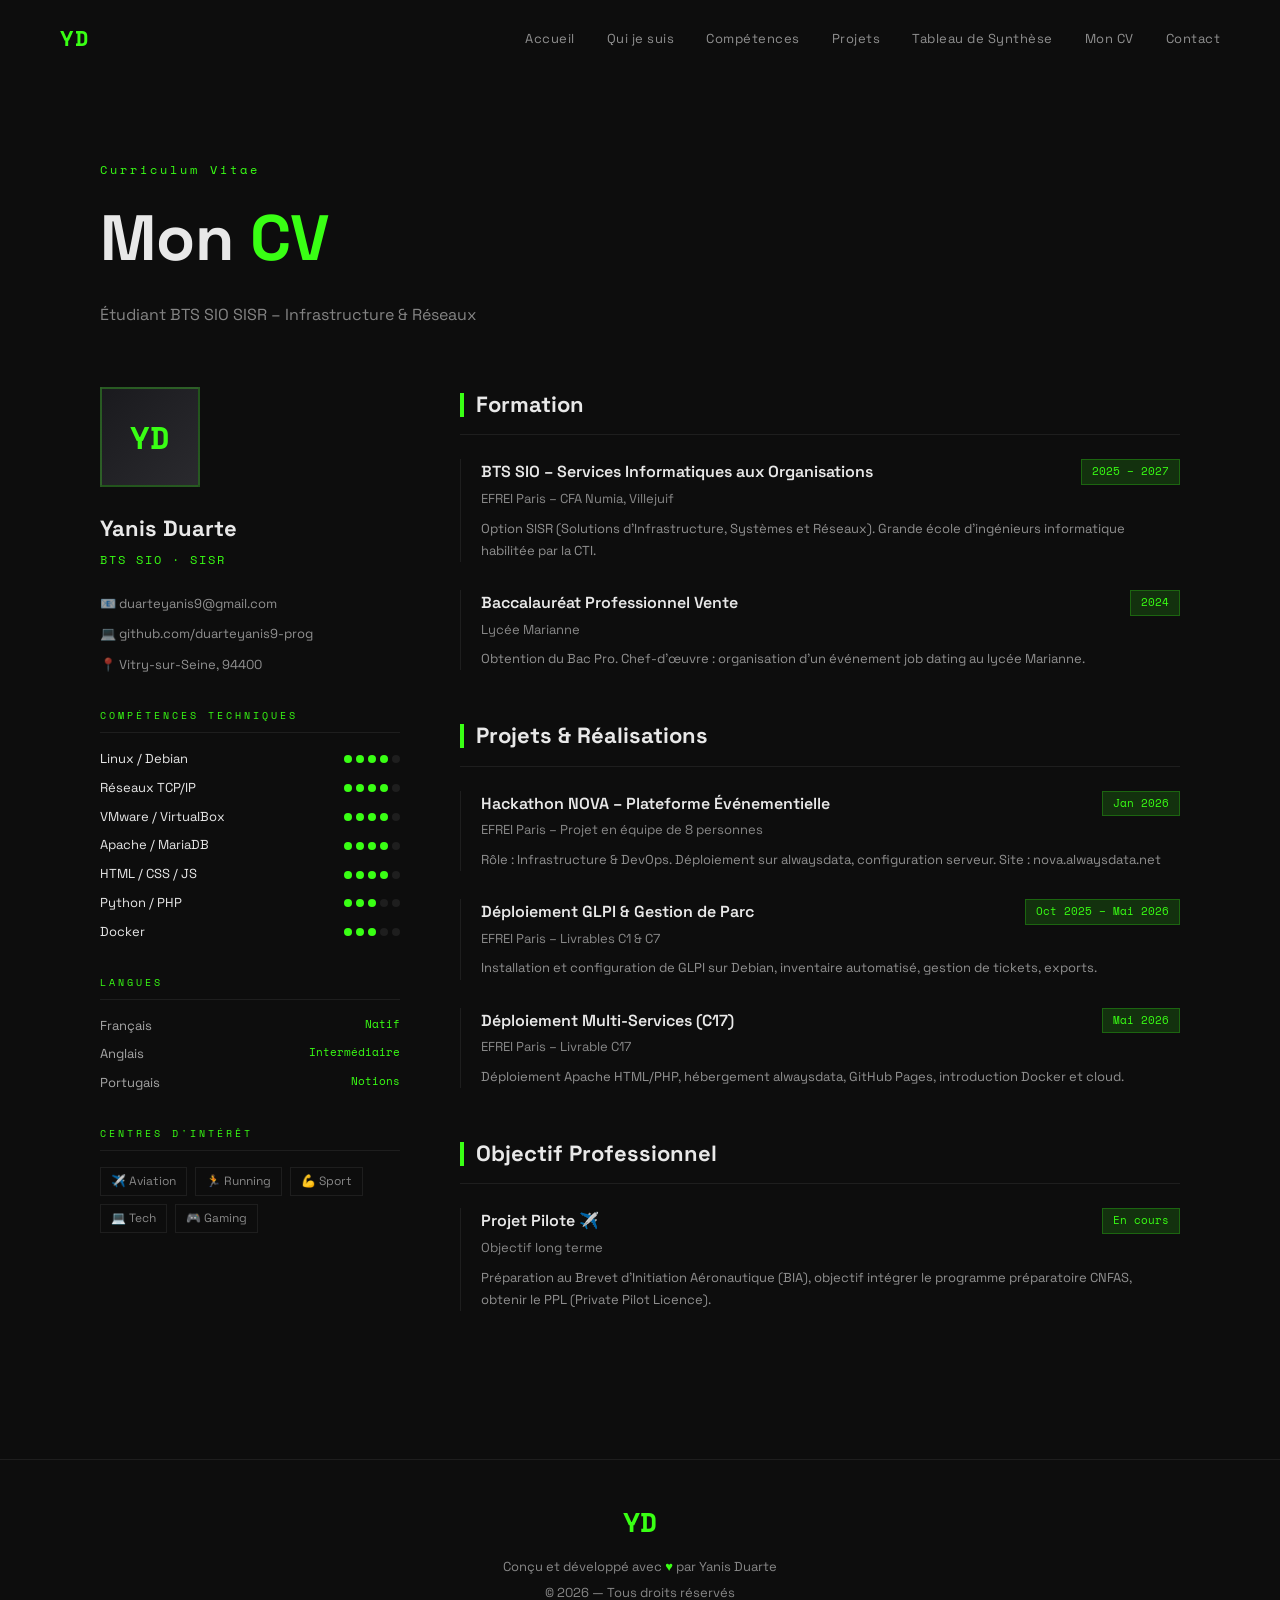
==== cv.html @ cacda4b9 "Create cv.html" ====
<!DOCTYPE html>
<html lang="fr">
<head>
  <meta charset="UTF-8" />
  <meta name="viewport" content="width=device-width, initial-scale=1.0" />
  <title>Mon CV | Yanis Duarte</title>
  <link href="https://fonts.googleapis.com/css2?family=Space+Grotesk:wght@300;400;500;600;700&family=Space+Mono:wght@400;700&display=swap" rel="stylesheet" />
  <link rel="stylesheet" href="style.css" />
  <style>
    .page-hero { padding: 160px 60px 60px; max-width: 1200px; margin: 0 auto; display: flex; justify-content: space-between; align-items: flex-end; }
    .page-hero h1 { font-size: clamp(36px, 5vw, 64px); font-weight: 700; margin-bottom: 12px; }
    .page-hero p { font-size: 16px; color: rgba(232,232,232,0.55); }
    .cv-section { padding: 0 60px 100px; max-width: 1200px; margin: 0 auto; display: grid; grid-template-columns: 300px 1fr; gap: 60px; }
    .cv-sidebar { position: sticky; top: 100px; align-self: start; }
    .cv-avatar { width: 100px; height: 100px; background: linear-gradient(135deg, #1a1a1e, #2a2a2e); border: 2px solid var(--green-border); display: flex; align-items: center; justify-content: center; font-family: var(--mono); font-size: 32px; font-weight: 700; color: var(--green); margin-bottom: 24px; }
    .cv-name { font-size: 22px; font-weight: 700; margin-bottom: 4px; }
    .cv-role { font-family: var(--mono); font-size: 12px; color: var(--green); letter-spacing: 2px; text-transform: uppercase; margin-bottom: 24px; }
    .cv-contact { display: flex; flex-direction: column; gap: 10px; margin-bottom: 32px; }
    .cv-contact a, .cv-contact span { font-size: 13px; color: rgba(232,232,232,0.6); display: flex; align-items: center; gap: 8px; transition: color 0.3s; }
    .cv-contact a:hover { color: var(--green); }
    .cv-sidebar-section { margin-bottom: 32px; }
    .cv-sidebar-title { font-family: var(--mono); font-size: 10px; letter-spacing: 3px; text-transform: uppercase; color: var(--green); margin-bottom: 16px; padding-bottom: 8px; border-bottom: 1px solid var(--border); }
    .cv-skills-list { display: flex; flex-direction: column; gap: 8px; }
    .cv-skill-item { display: flex; justify-content: space-between; align-items: center; font-size: 13px; }
    .cv-skill-dots { display: flex; gap: 4px; }
    .dot { width: 8px; height: 8px; border-radius: 50%; background: var(--border); }
    .dot.filled { background: var(--green); }
    .cv-lang { display: flex; justify-content: space-between; font-size: 13px; margin-bottom: 8px; color: rgba(232,232,232,0.7); }
    .cv-lang span:last-child { color: var(--green); font-family: var(--mono); font-size: 11px; }
    .cv-main-section { margin-bottom: 48px; }
    .cv-main-title { font-size: 22px; font-weight: 700; margin-bottom: 24px; padding-bottom: 12px; border-bottom: 1px solid var(--border); display: flex; align-items: center; gap: 12px; }
    .cv-main-title::before { content: ''; width: 4px; height: 24px; background: var(--green); display: block; }
    .cv-entry { margin-bottom: 28px; padding-left: 20px; border-left: 1px solid var(--border); transition: border-color 0.3s; }
    .cv-entry:hover { border-color: var(--green-border); }
    .cv-entry-header { display: flex; justify-content: space-between; align-items: flex-start; margin-bottom: 4px; }
    .cv-entry-title { font-size: 16px; font-weight: 600; }
    .cv-entry-date { font-family: var(--mono); font-size: 11px; color: var(--green); background: var(--green-dim); padding: 3px 10px; border: 1px solid var(--green-border); white-space: nowrap; }
    .cv-entry-sub { font-size: 13px; color: var(--gray); margin-bottom: 8px; }
    .cv-entry-desc { font-size: 13px; color: rgba(232,232,232,0.6); line-height: 1.7; }
    .cv-entry-desc ul { padding-left: 16px; margin-top: 8px; }
    .cv-entry-desc li { margin-bottom: 4px; }
    @media(max-width:768px) {
      .page-hero { padding: 120px 24px 40px; flex-direction: column; gap: 20px; }
      .cv-section { padding: 0 24px 60px; grid-template-columns: 1fr; }
      .cv-sidebar { position: static; }
    }
  </style>
</head>
<body>

  <nav id="navbar">
    <a href="index.html" class="nav-logo">YD</a>
    <ul class="nav-links">
      <li><a href="index.html">Accueil</a></li>
      <li><a href="index.html#about">Qui je suis</a></li>
      <li><a href="index.html#skills">Compétences</a></li>
      <li><a href="projects.html">Projets</a></li>
      <li><a href="tableau-synthese.html">Tableau de Synthèse</a></li>
      <li><a href="cv.html">Mon CV</a></li>
      <li><a href="index.html#contact">Contact</a></li>
    </ul>
    <button class="nav-toggle" id="navToggle">☰</button>
  </nav>

  <div class="page-hero">
    <div>
      <div class="section-number">Curriculum Vitae</div>
      <h1>Mon <span class="accent">CV</span></h1>
      <p>Étudiant BTS SIO SISR – Infrastructure & Réseaux</p>
    </div>
  </div>

  <div class="cv-section">
    <!-- SIDEBAR -->
    <aside class="cv-sidebar">
      <div class="cv-avatar">YD</div>
      <div class="cv-name">Yanis Duarte</div>
      <div class="cv-role">BTS SIO · SISR</div>
      <div class="cv-contact">
        <a href="mailto:duarteyanis9@gmail.com">📧 duarteyanis9@gmail.com</a>
        <a href="https://github.com/duarteyanis9-prog" target="_blank">💻 github.com/duarteyanis9-prog</a>
        <span>📍 Vitry-sur-Seine, 94400</span>
      </div>

      <div class="cv-sidebar-section">
        <div class="cv-sidebar-title">Compétences techniques</div>
        <div class="cv-skills-list">
          <div class="cv-skill-item"><span>Linux / Debian</span><div class="cv-skill-dots"><div class="dot filled"></div><div class="dot filled"></div><div class="dot filled"></div><div class="dot filled"></div><div class="dot"></div></div></div>
          <div class="cv-skill-item"><span>Réseaux TCP/IP</span><div class="cv-skill-dots"><div class="dot filled"></div><div class="dot filled"></div><div class="dot filled"></div><div class="dot filled"></div><div class="dot"></div></div></div>
          <div class="cv-skill-item"><span>VMware / VirtualBox</span><div class="cv-skill-dots"><div class="dot filled"></div><div class="dot filled"></div><div class="dot filled"></div><div class="dot filled"></div><div class="dot"></div></div></div>
          <div class="cv-skill-item"><span>Apache / MariaDB</span><div class="cv-skill-dots"><div class="dot filled"></div><div class="dot filled"></div><div class="dot filled"></div><div class="dot filled"></div><div class="dot"></div></div></div>
          <div class="cv-skill-item"><span>HTML / CSS / JS</span><div class="cv-skill-dots"><div class="dot filled"></div><div class="dot filled"></div><div class="dot filled"></div><div class="dot filled"></div><div class="dot"></div></div></div>
          <div class="cv-skill-item"><span>Python / PHP</span><div class="cv-skill-dots"><div class="dot filled"></div><div class="dot filled"></div><div class="dot filled"></div><div class="dot"></div><div class="dot"></div></div></div>
          <div class="cv-skill-item"><span>Docker</span><div class="cv-skill-dots"><div class="dot filled"></div><div class="dot filled"></div><div class="dot filled"></div><div class="dot"></div><div class="dot"></div></div></div>
        </div>
      </div>

      <div class="cv-sidebar-section">
        <div class="cv-sidebar-title">Langues</div>
        <div class="cv-lang"><span>Français</span><span>Natif</span></div>
        <div class="cv-lang"><span>Anglais</span><span>Intermédiaire</span></div>
        <div class="cv-lang"><span>Portugais</span><span>Notions</span></div>
      </div>

      <div class="cv-sidebar-section">
        <div class="cv-sidebar-title">Centres d'intérêt</div>
        <div style="display:flex;flex-wrap:wrap;gap:8px;">
          <span style="font-size:12px;border:1px solid var(--border);padding:4px 10px;color:var(--gray);">✈️ Aviation</span>
          <span style="font-size:12px;border:1px solid var(--border);padding:4px 10px;color:var(--gray);">🏃 Running</span>
          <span style="font-size:12px;border:1px solid var(--border);padding:4px 10px;color:var(--gray);">💪 Sport</span>
          <span style="font-size:12px;border:1px solid var(--border);padding:4px 10px;color:var(--gray);">💻 Tech</span>
          <span style="font-size:12px;border:1px solid var(--border);padding:4px 10px;color:var(--gray);">🎮 Gaming</span>
        </div>
      </div>
    </aside>

    <!-- MAIN -->
    <main>
      <div class="cv-main-section">
        <h2 class="cv-main-title">Formation</h2>
        <div class="cv-entry">
          <div class="cv-entry-header">
            <div class="cv-entry-title">BTS SIO – Services Informatiques aux Organisations</div>
            <div class="cv-entry-date">2025 – 2027</div>
          </div>
          <div class="cv-entry-sub">EFREI Paris – CFA Numia, Villejuif</div>
          <div class="cv-entry-desc">Option SISR (Solutions d'Infrastructure, Systèmes et Réseaux). Grande école d'ingénieurs informatique habilitée par la CTI.</div>
        </div>
        <div class="cv-entry">
          <div class="cv-entry-header">
            <div class="cv-entry-title">Baccalauréat Professionnel Vente</div>
            <div class="cv-entry-date">2024</div>
          </div>
          <div class="cv-entry-sub">Lycée Marianne</div>
          <div class="cv-entry-desc">Obtention du Bac Pro. Chef-d'œuvre : organisation d'un événement job dating au lycée Marianne.</div>
        </div>
      </div>

      <div class="cv-main-section">
        <h2 class="cv-main-title">Projets & Réalisations</h2>
        <div class="cv-entry">
          <div class="cv-entry-header">
            <div class="cv-entry-title">Hackathon NOVA – Plateforme Événementielle</div>
            <div class="cv-entry-date">Jan 2026</div>
          </div>
          <div class="cv-entry-sub">EFREI Paris – Projet en équipe de 8 personnes</div>
          <div class="cv-entry-desc">Rôle : Infrastructure & DevOps. Déploiement sur alwaysdata, configuration serveur. Site : nova.alwaysdata.net</div>
        </div>
        <div class="cv-entry">
          <div class="cv-entry-header">
            <div class="cv-entry-title">Déploiement GLPI & Gestion de Parc</div>
            <div class="cv-entry-date">Oct 2025 – Mai 2026</div>
          </div>
          <div class="cv-entry-sub">EFREI Paris – Livrables C1 & C7</div>
          <div class="cv-entry-desc">Installation et configuration de GLPI sur Debian, inventaire automatisé, gestion de tickets, exports.</div>
        </div>
        <div class="cv-entry">
          <div class="cv-entry-header">
            <div class="cv-entry-title">Déploiement Multi-Services (C17)</div>
            <div class="cv-entry-date">Mai 2026</div>
          </div>
          <div class="cv-entry-sub">EFREI Paris – Livrable C17</div>
          <div class="cv-entry-desc">Déploiement Apache HTML/PHP, hébergement alwaysdata, GitHub Pages, introduction Docker et cloud.</div>
        </div>
      </div>

      <div class="cv-main-section">
        <h2 class="cv-main-title">Objectif Professionnel</h2>
        <div class="cv-entry">
          <div class="cv-entry-header">
            <div class="cv-entry-title">Projet Pilote ✈️</div>
            <div class="cv-entry-date">En cours</div>
          </div>
          <div class="cv-entry-sub">Objectif long terme</div>
          <div class="cv-entry-desc">Préparation au Brevet d'Initiation Aéronautique (BIA), objectif intégrer le programme préparatoire CNFAS, obtenir le PPL (Private Pilot Licence).</div>
        </div>
      </div>
    </main>
  </div>

  <footer>
    <div class="footer-logo">YD</div>
    <p class="footer-copy">Conçu et développé avec <span class="accent">♥</span> par Yanis Duarte</p>
    <p class="footer-copy">© 2026 — Tous droits réservés</p>
  </footer>

  <script>
    window.addEventListener('scroll', () => {
      document.getElementById('navbar').classList.toggle('scrolled', window.scrollY > 50);
    });
    document.getElementById('navToggle').addEventListener('click', () => {
      document.querySelector('.nav-links').classList.toggle('open');
    });
  </script>
</body>
</html>
---- style.css ----
/* ===== RESET & BASE ===== */
*, *::before, *::after { margin: 0; padding: 0; box-sizing: border-box; }
:root {
  --black: #0d0d0d;
  --dark: #111113;
  --dark2: #1a1a1e;
  --green: #39ff14;
  --green-dim: rgba(57,255,20,0.15);
  --green-border: rgba(57,255,20,0.25);
  --white: #e8e8e8;
  --gray: #888;
  --border: rgba(255,255,255,0.07);
  --font: 'Space Grotesk', sans-serif;
  --mono: 'Space Mono', monospace;
}
html { scroll-behavior: smooth; }
body { background: var(--black); color: var(--white); font-family: var(--font); overflow-x: hidden; line-height: 1.6; }
a { text-decoration: none; color: inherit; }
.accent { color: var(--green); }
.hidden { display: none !important; }

/* ===== NAVBAR ===== */
#navbar {
  position: fixed; top: 0; left: 0; right: 0; z-index: 1000;
  display: flex; justify-content: space-between; align-items: center;
  padding: 20px 60px;
  transition: background 0.3s, padding 0.3s;
}
#navbar.scrolled { background: rgba(13,13,13,0.95); backdrop-filter: blur(20px); padding: 14px 60px; border-bottom: 1px solid var(--border); }
.nav-logo { font-family: var(--mono); font-size: 22px; font-weight: 700; color: var(--green); letter-spacing: 2px; }
.nav-links { display: flex; gap: 32px; list-style: none; }
.nav-links a { font-size: 13px; font-weight: 400; color: rgba(232,232,232,0.6); letter-spacing: 0.5px; transition: color 0.3s; }
.nav-links a:hover { color: var(--green); }
.nav-toggle { display: none; background: none; border: none; color: var(--white); font-size: 22px; cursor: pointer; }

/* ===== BUTTONS ===== */
.btn-primary {
  display: inline-block; background: var(--green); color: var(--black);
  padding: 14px 36px; font-family: var(--font); font-size: 13px; font-weight: 600;
  letter-spacing: 1px; text-transform: uppercase; border: none; cursor: pointer;
  transition: box-shadow 0.3s, transform 0.2s;
  clip-path: polygon(8px 0%, 100% 0%, calc(100% - 8px) 100%, 0% 100%);
}
.btn-primary:hover { box-shadow: 0 0 30px rgba(57,255,20,0.4); transform: translateY(-2px); }
.btn-outline {
  display: inline-block; background: transparent; color: var(--green);
  padding: 14px 36px; font-family: var(--font); font-size: 13px; font-weight: 600;
  letter-spacing: 1px; text-transform: uppercase; border: 1px solid var(--green-border);
  cursor: pointer; transition: background 0.3s, border-color 0.3s;
}
.btn-outline:hover { background: var(--green-dim); border-color: var(--green); }

/* ===== HERO ===== */
.hero {
  min-height: 100vh; display: flex; align-items: center; justify-content: center;
  padding: 120px 60px 80px; position: relative; overflow: hidden;
}
.hero-bg-text {
  position: absolute; font-family: var(--mono); font-size: 28vw; font-weight: 700;
  color: rgba(57,255,20,0.03); line-height: 1; top: 50%; left: 50%;
  transform: translate(-50%, -50%); white-space: nowrap; pointer-events: none;
  letter-spacing: -10px;
}
.hero-content { max-width: 700px; position: relative; z-index: 1; }
.hero-greeting { font-family: var(--mono); font-size: 14px; color: var(--green); letter-spacing: 3px; text-transform: uppercase; margin-bottom: 16px; opacity: 0; animation: fadeUp 0.7s ease 0.2s forwards; }
.hero-name { font-size: clamp(48px, 7vw, 96px); font-weight: 700; line-height: 1; margin-bottom: 20px; opacity: 0; animation: fadeUp 0.7s ease 0.4s forwards; }
.hero-typed { font-family: var(--mono); font-size: 18px; color: var(--green); margin-bottom: 24px; min-height: 28px; opacity: 0; animation: fadeUp 0.7s ease 0.6s forwards; }
.cursor-blink { animation: blink 1s infinite; }
@keyframes blink { 0%,100%{opacity:1} 50%{opacity:0} }
.hero-desc { font-size: 16px; color: rgba(232,232,232,0.55); max-width: 520px; line-height: 1.8; margin-bottom: 40px; opacity: 0; animation: fadeUp 0.7s ease 0.8s forwards; }
.hero-btns { display: flex; gap: 16px; flex-wrap: wrap; opacity: 0; animation: fadeUp 0.7s ease 1s forwards; }
.hero-socials { display: flex; gap: 20px; margin-top: 40px; opacity: 0; animation: fadeUp 0.7s ease 1.1s forwards; }
.hero-socials a { width: 40px; height: 40px; border: 1px solid var(--border); display: flex; align-items: center; justify-content: center; color: var(--gray); transition: color 0.3s, border-color 0.3s; }
.hero-socials a:hover { color: var(--green); border-color: var(--green-border); }
.hero-socials svg { width: 18px; height: 18px; }
.scroll-hint { position: absolute; bottom: 40px; left: 60px; display: flex; flex-direction: column; align-items: center; gap: 8px; opacity: 0.4; }
.scroll-hint span { font-family: var(--mono); font-size: 10px; letter-spacing: 3px; text-transform: uppercase; writing-mode: vertical-rl; }
.scroll-line { width: 1px; height: 50px; background: linear-gradient(to bottom, var(--green), transparent); }

/* ===== SECTIONS ===== */
.section { padding: 100px 60px; position: relative; max-width: 1200px; margin: 0 auto; }
.section-dark { background: var(--dark); max-width: 100%; padding: 100px 60px; }
.section-dark > * { max-width: 1200px; margin-left: auto; margin-right: auto; }
.section-number { font-family: var(--mono); font-size: 12px; color: var(--green); letter-spacing: 3px; margin-bottom: 8px; }
.section-title { font-size: clamp(32px, 4vw, 52px); font-weight: 700; margin-bottom: 48px; position: relative; display: inline-block; }
.section-title::after { content: ''; position: absolute; bottom: -8px; left: 0; width: 40px; height: 3px; background: var(--green); }
.section-desc { font-size: 16px; color: rgba(232,232,232,0.55); max-width: 600px; margin-bottom: 48px; line-height: 1.8; }

/* ===== ABOUT ===== */
.about-grid { display: grid; grid-template-columns: 1fr 1fr; gap: 60px; align-items: start; }
.about-text p { font-size: 15px; color: rgba(232,232,232,0.65); line-height: 1.9; margin-bottom: 20px; }
.about-cards { display: grid; grid-template-columns: 1fr 1fr; gap: 16px; }
.about-card { background: var(--dark); border: 1px solid var(--border); padding: 24px; transition: border-color 0.3s, transform 0.3s; }
.about-card:hover { border-color: var(--green-border); transform: translateY(-4px); }
.about-card-icon { font-size: 28px; display: block; margin-bottom: 12px; }
.about-card h3 { font-size: 15px; font-weight: 600; margin-bottom: 8px; color: var(--white); }
.about-card p { font-size: 13px; color: var(--gray); line-height: 1.6; }

/* ===== SKILLS ===== */
.skills-tabs { display: flex; gap: 0; margin-bottom: 40px; border-bottom: 1px solid var(--border); }
.skill-tab { background: none; border: none; border-bottom: 2px solid transparent; padding: 12px 28px; font-family: var(--font); font-size: 13px; font-weight: 500; color: var(--gray); cursor: pointer; letter-spacing: 1px; text-transform: uppercase; transition: color 0.3s, border-color 0.3s; margin-bottom: -1px; }
.skill-tab.active { color: var(--green); border-bottom-color: var(--green); }
.skill-tab:hover { color: var(--white); }
.skills-content { max-width: 700px; }
.skill-item { display: grid; grid-template-columns: 180px 1fr 40px; align-items: center; gap: 16px; margin-bottom: 20px; }
.skill-item > span:first-child { font-size: 14px; font-weight: 500; }
.skill-bar { height: 4px; background: var(--dark2); position: relative; overflow: hidden; }
.skill-fill { height: 100%; background: linear-gradient(to right, var(--green), rgba(57,255,20,0.5)); width: 0; transition: width 1.2s cubic-bezier(0.4,0,0.2,1); }
.skill-pct { font-family: var(--mono); font-size: 12px; color: var(--green); text-align: right; }

/* ===== SYNTHESE ===== */
.synthese-stats { display: grid; grid-template-columns: repeat(4, 1fr); gap: 20px; margin-bottom: 40px; }
.synth-stat { background: var(--dark); border: 1px solid var(--border); padding: 32px 24px; text-align: center; border-top: 3px solid var(--green); }
.synth-num { display: block; font-family: var(--mono); font-size: 42px; font-weight: 700; line-height: 1; margin-bottom: 8px; }
.synth-label { font-size: 12px; color: var(--gray); letter-spacing: 1px; text-transform: uppercase; }

/* ===== TIMELINE ===== */
.timeline { position: relative; padding-left: 40px; }
.timeline::before { content: ''; position: absolute; left: 0; top: 0; bottom: 0; width: 1px; background: linear-gradient(to bottom, var(--green), transparent); }
.timeline-item { position: relative; margin-bottom: 48px; }
.timeline-item::before { content: ''; position: absolute; left: -44px; top: 6px; width: 10px; height: 10px; background: var(--green); border-radius: 50%; box-shadow: 0 0 10px var(--green); }
.timeline-date { font-family: var(--mono); font-size: 12px; color: var(--green); letter-spacing: 2px; margin-bottom: 8px; text-transform: uppercase; }
.timeline-content h3 { font-size: 18px; font-weight: 600; margin-bottom: 8px; }
.timeline-content p { font-size: 14px; color: var(--gray); line-height: 1.7; }

/* ===== CONTACT ===== */
.contact-grid { display: grid; grid-template-columns: 1fr 1fr; gap: 60px; }
.contact-info h3 { font-size: 24px; font-weight: 700; margin-bottom: 16px; }
.contact-info > p { font-size: 15px; color: rgba(232,232,232,0.55); margin-bottom: 32px; line-height: 1.8; }
.contact-items { display: flex; flex-direction: column; gap: 16px; }
.contact-item { display: flex; align-items: center; gap: 12px; font-size: 14px; color: rgba(232,232,232,0.7); transition: color 0.3s; }
.contact-item:hover { color: var(--green); }
.contact-form { display: flex; flex-direction: column; gap: 16px; }
.form-input { background: var(--dark); border: 1px solid var(--border); padding: 14px 18px; color: var(--white); font-family: var(--font); font-size: 14px; outline: none; transition: border-color 0.3s; }
.form-input:focus { border-color: var(--green-border); }
.form-input::placeholder { color: rgba(255,255,255,0.25); }
.form-textarea { min-height: 120px; resize: vertical; }

/* ===== FOOTER ===== */
footer { border-top: 1px solid var(--border); padding: 40px 60px; text-align: center; }
.footer-logo { font-family: var(--mono); font-size: 28px; font-weight: 700; color: var(--green); margin-bottom: 12px; }
.footer-copy { font-size: 13px; color: var(--gray); margin-top: 6px; }

/* ===== PROJECT CARDS (shared) ===== */
.projects-grid { display: grid; grid-template-columns: repeat(3, 1fr); gap: 20px; }
.project-card { background: var(--dark); border: 1px solid var(--border); padding: 32px; position: relative; overflow: hidden; transition: border-color 0.3s, transform 0.3s; }
.project-card:hover { border-color: var(--green-border); transform: translateY(-6px); }
.project-card::before { content: ''; position: absolute; top: 0; left: 0; right: 0; height: 2px; background: var(--green); transform: scaleX(0); transition: transform 0.3s; }
.project-card:hover::before { transform: scaleX(1); }
.project-badge { font-family: var(--mono); font-size: 10px; letter-spacing: 2px; text-transform: uppercase; color: var(--green); margin-bottom: 16px; display: flex; align-items: center; gap: 8px; }
.project-badge::before { content: ''; width: 24px; height: 1px; background: var(--green); }
.project-title { font-size: 20px; font-weight: 700; margin-bottom: 12px; }
.project-desc { font-size: 13px; color: var(--gray); line-height: 1.7; margin-bottom: 24px; }
.project-tags { display: flex; flex-wrap: wrap; gap: 8px; margin-bottom: 24px; }
.tag { font-family: var(--mono); font-size: 10px; letter-spacing: 1px; padding: 4px 10px; border: 1px solid var(--border); color: var(--gray); text-transform: uppercase; }
.project-links { display: flex; gap: 12px; }
.project-link { font-size: 12px; font-weight: 600; letter-spacing: 1px; text-transform: uppercase; color: var(--green); border-bottom: 1px solid var(--green-border); padding-bottom: 2px; transition: border-color 0.3s; }
.project-link:hover { border-color: var(--green); }
.project-featured { border-color: var(--green-border); }
.project-featured .project-badge { color: var(--green); }

/* ===== ANIMATIONS ===== */
@keyframes fadeUp { from { opacity: 0; transform: translateY(20px); } to { opacity: 1; transform: translateY(0); } }

/* ===== RESPONSIVE ===== */
@media (max-width: 768px) {
  #navbar { padding: 16px 24px; }
  .nav-links { display: none; flex-direction: column; position: absolute; top: 100%; left: 0; right: 0; background: var(--dark); padding: 24px; gap: 20px; border-bottom: 1px solid var(--border); }
  .nav-links.open { display: flex; }
  .nav-toggle { display: block; }
  .hero { padding: 100px 24px 60px; }
  .hero-bg-text { font-size: 50vw; }
  .section { padding: 60px 24px; }
  .section-dark { padding: 60px 24px; }
  .about-grid { grid-template-columns: 1fr; }
  .about-cards { grid-template-columns: 1fr; }
  .synthese-stats { grid-template-columns: 1fr 1fr; }
  .contact-grid { grid-template-columns: 1fr; }
  .projects-grid { grid-template-columns: 1fr; }
  .scroll-hint { display: none; }
  .skill-item { grid-template-columns: 140px 1fr 36px; }
}
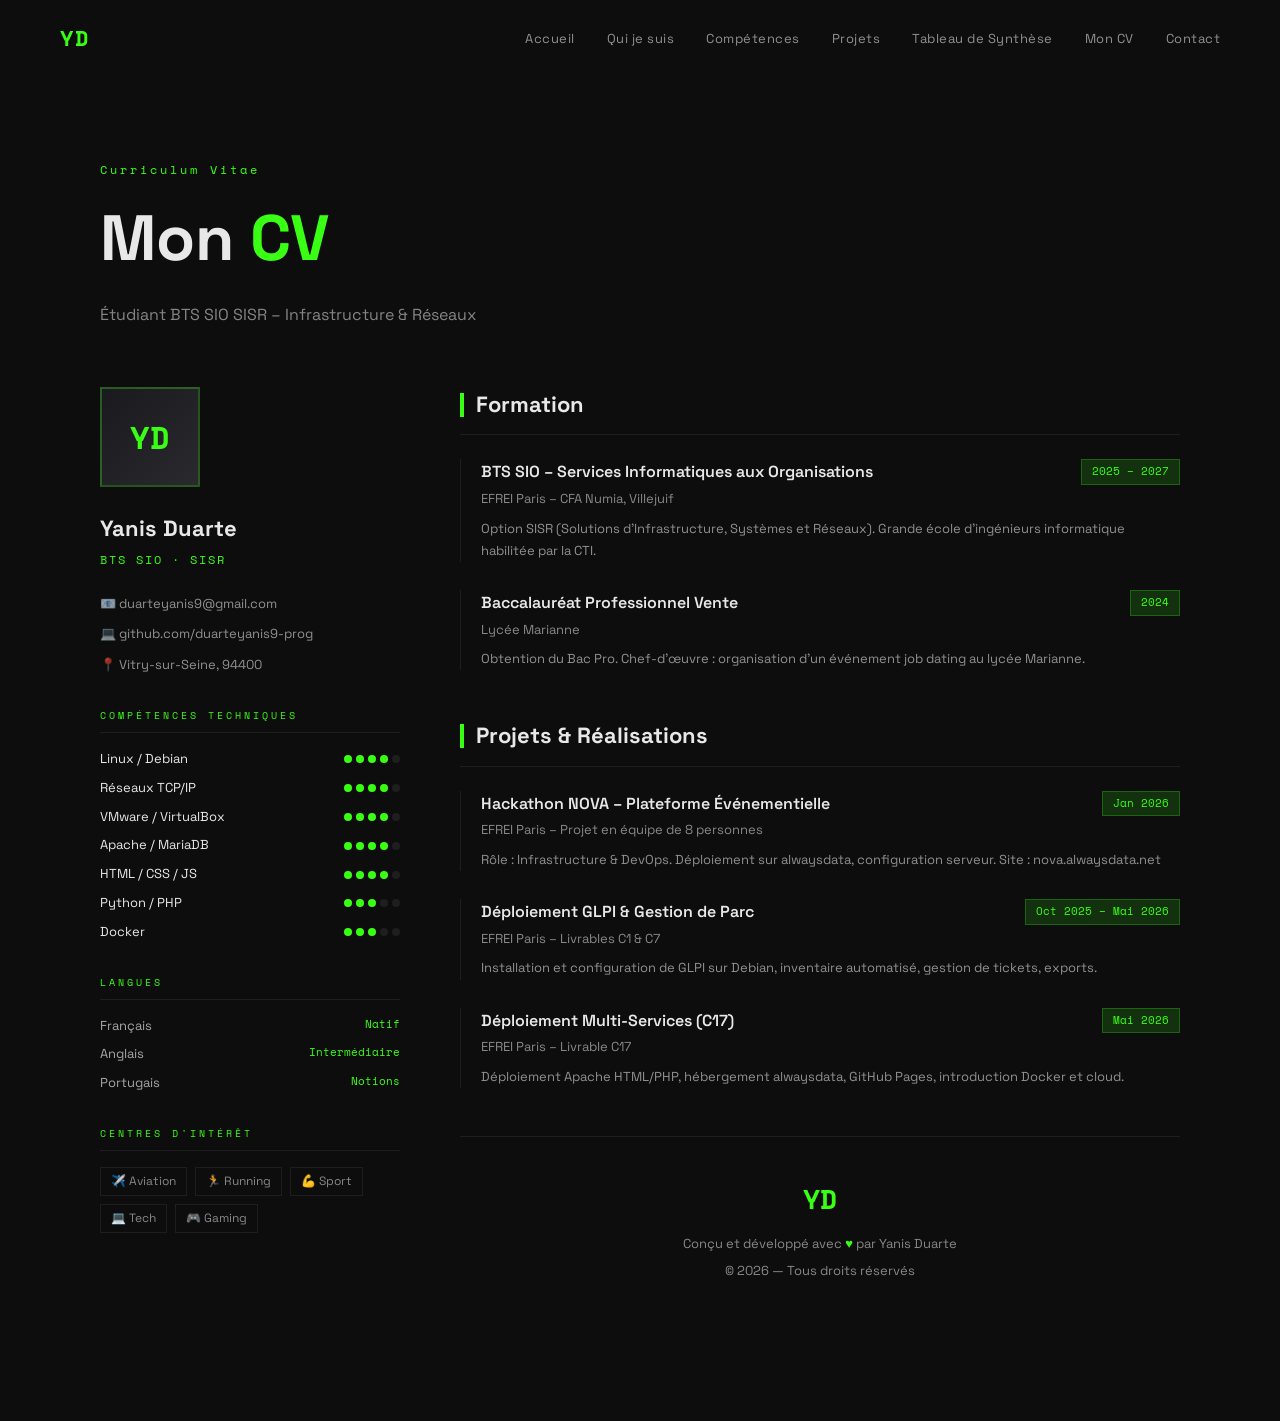
==== commit b9fd0bb0: "Update cv.html" ====
--- a/cv.html
+++ b/cv.html
@@ -164,20 +164,6 @@
         </div>
       </div>
 
-      <div class="cv-main-section">
-        <h2 class="cv-main-title">Objectif Professionnel</h2>
-        <div class="cv-entry">
-          <div class="cv-entry-header">
-            <div class="cv-entry-title">Projet Pilote ✈️</div>
-            <div class="cv-entry-date">En cours</div>
-          </div>
-          <div class="cv-entry-sub">Objectif long terme</div>
-          <div class="cv-entry-desc">Préparation au Brevet d'Initiation Aéronautique (BIA), objectif intégrer le programme préparatoire CNFAS, obtenir le PPL (Private Pilot Licence).</div>
-        </div>
-      </div>
-    </main>
-  </div>
-
   <footer>
     <div class="footer-logo">YD</div>
     <p class="footer-copy">Conçu et développé avec <span class="accent">♥</span> par Yanis Duarte</p>
